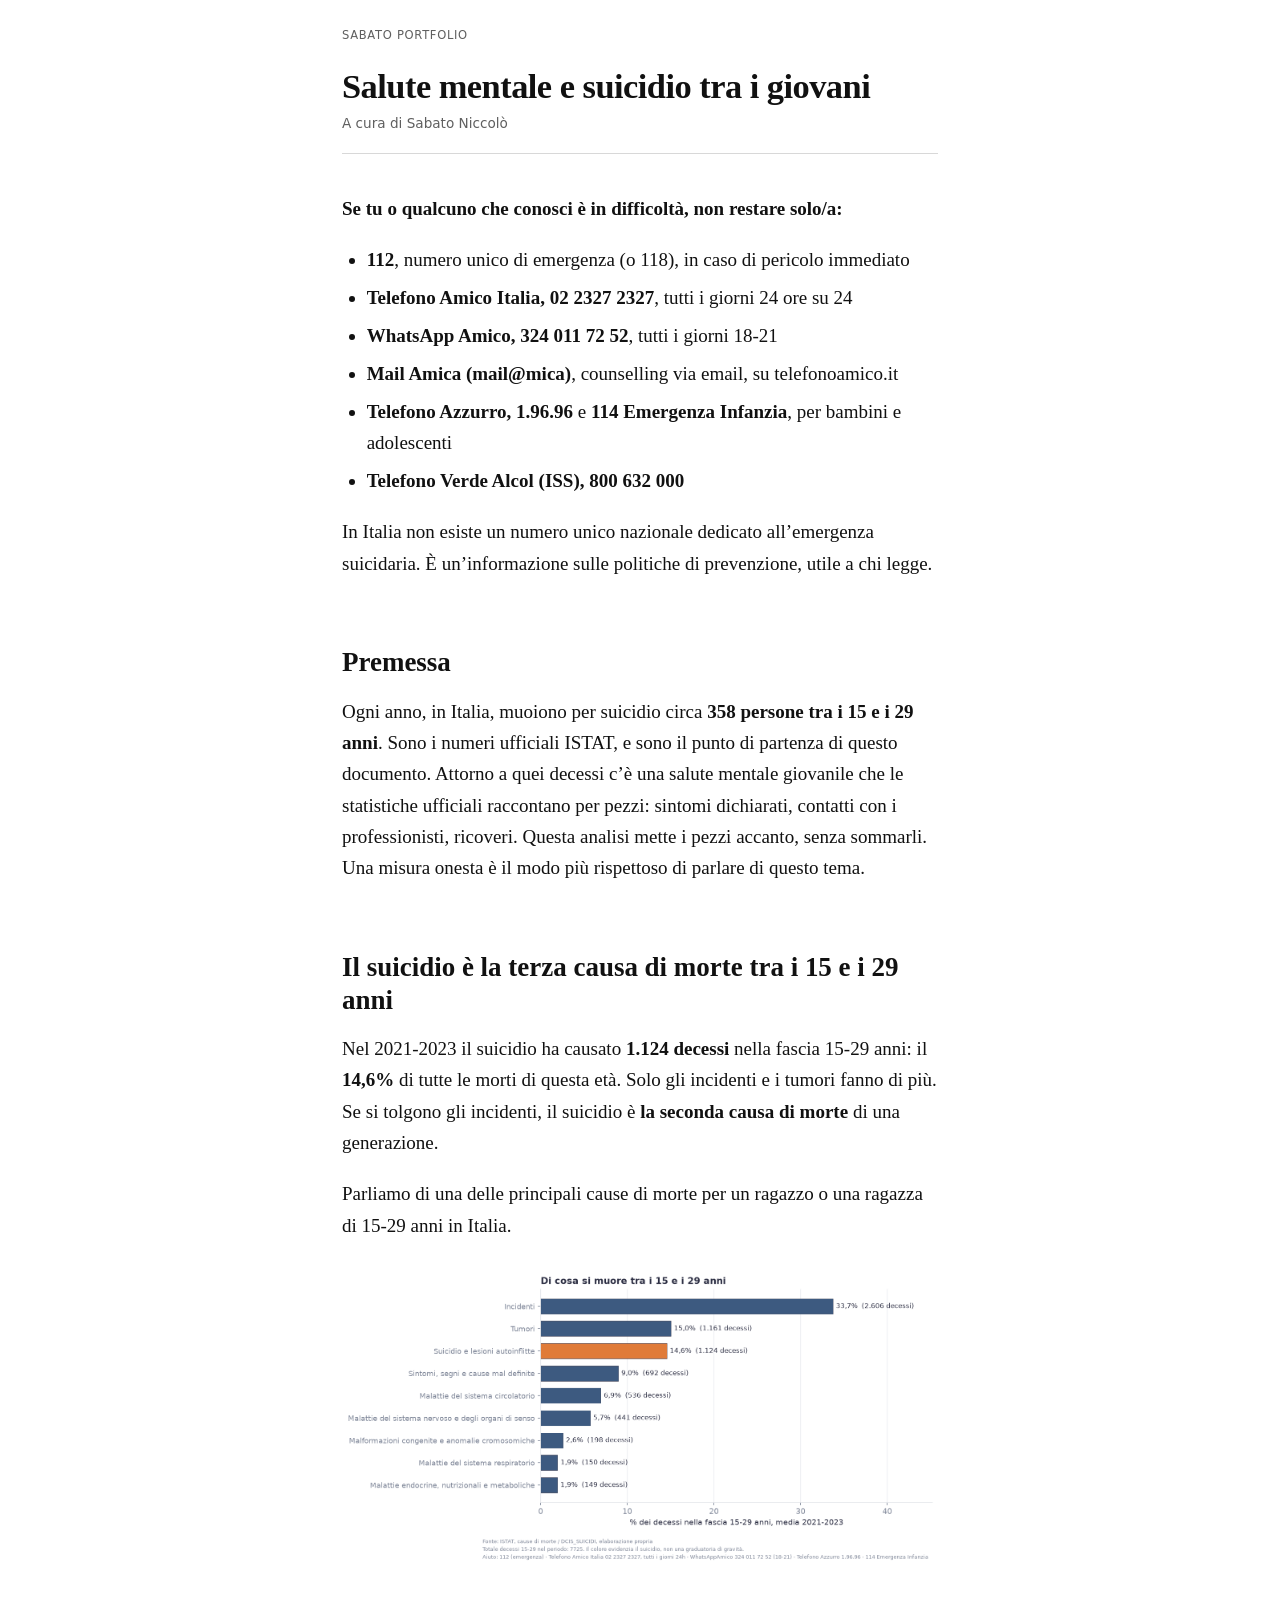
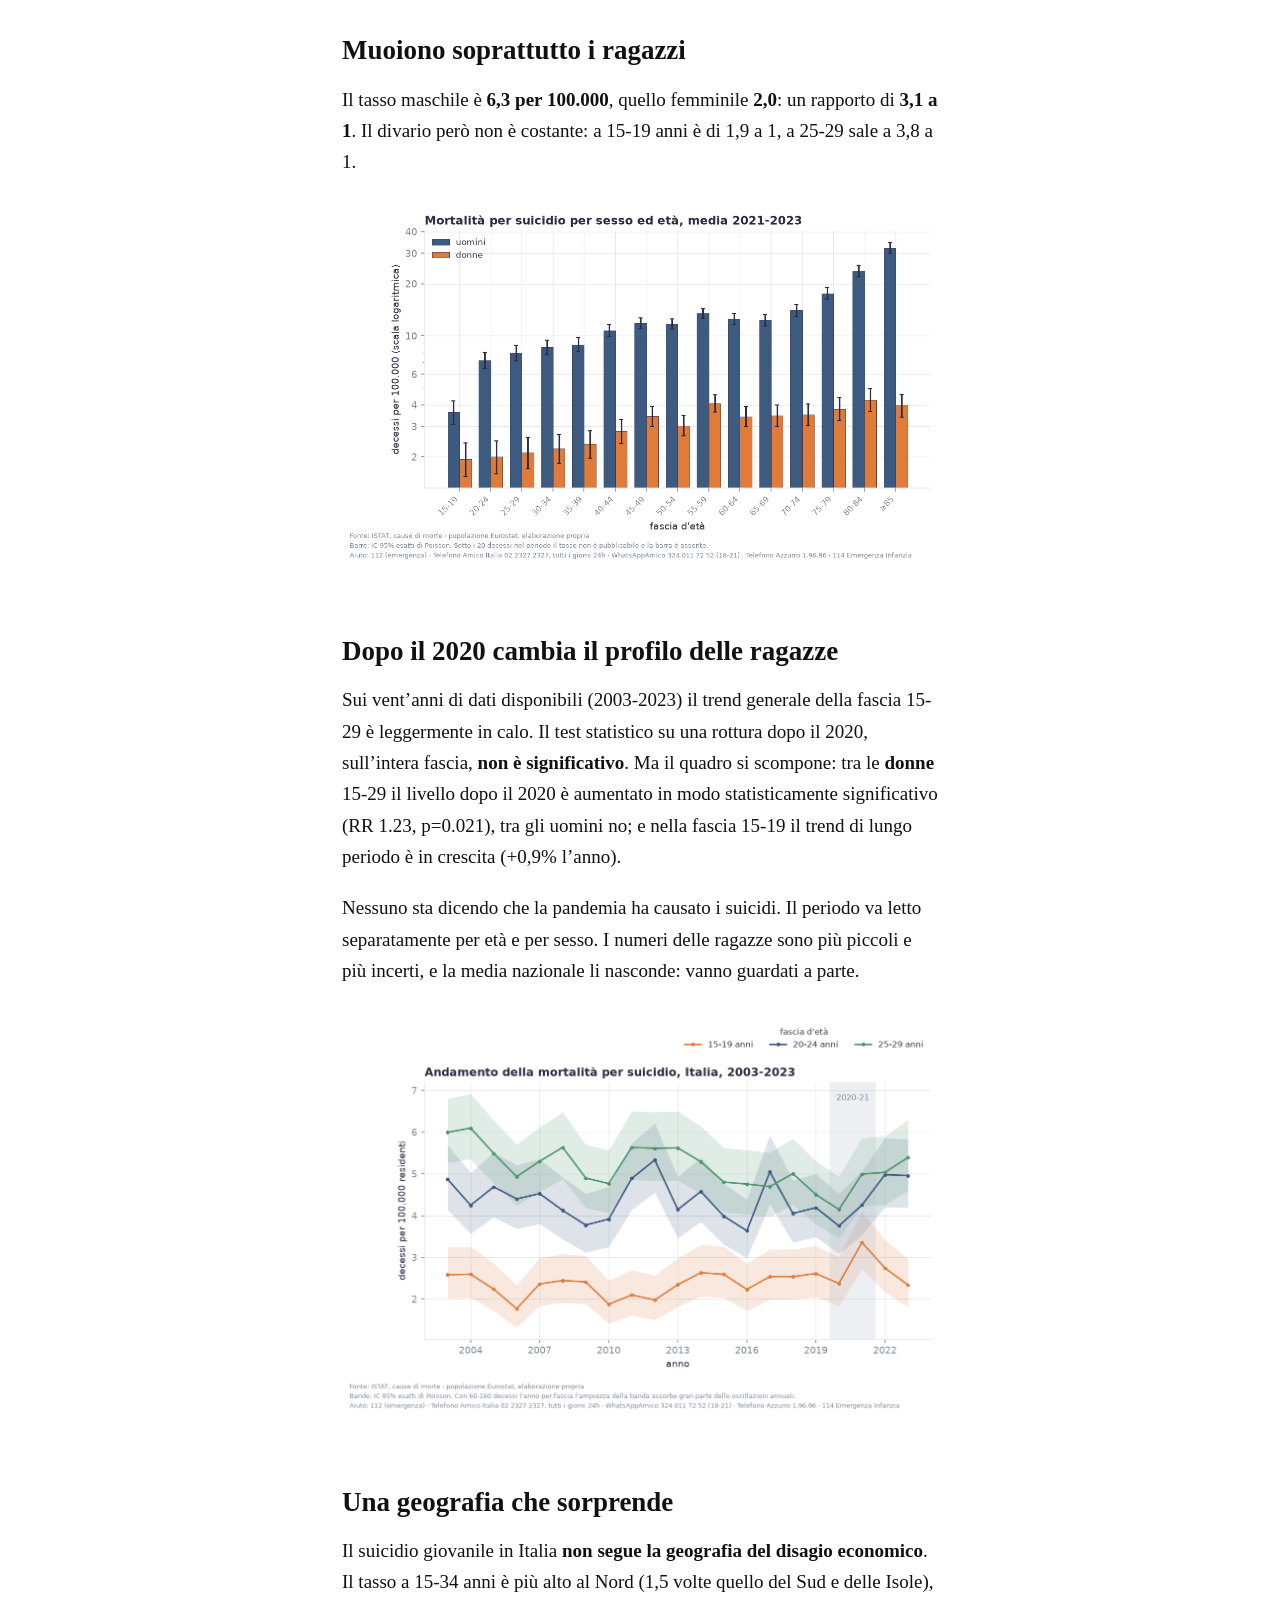
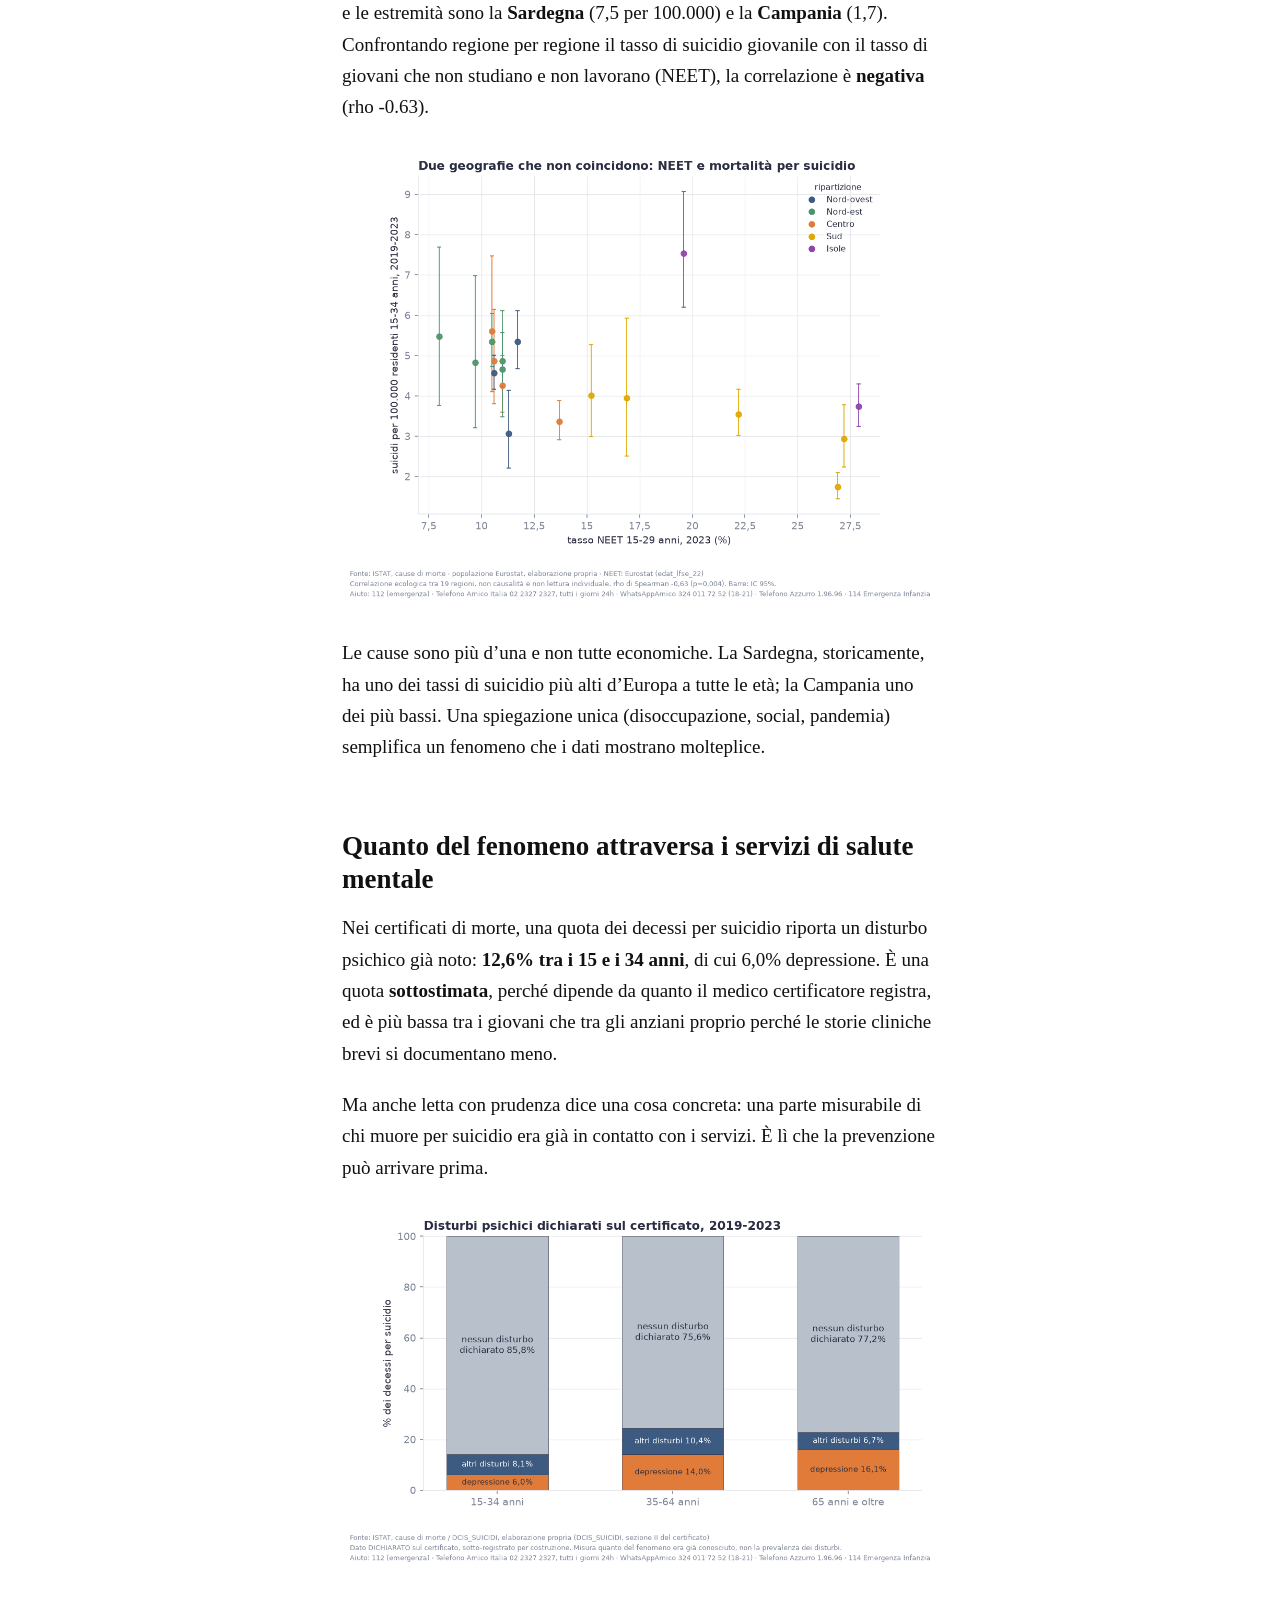
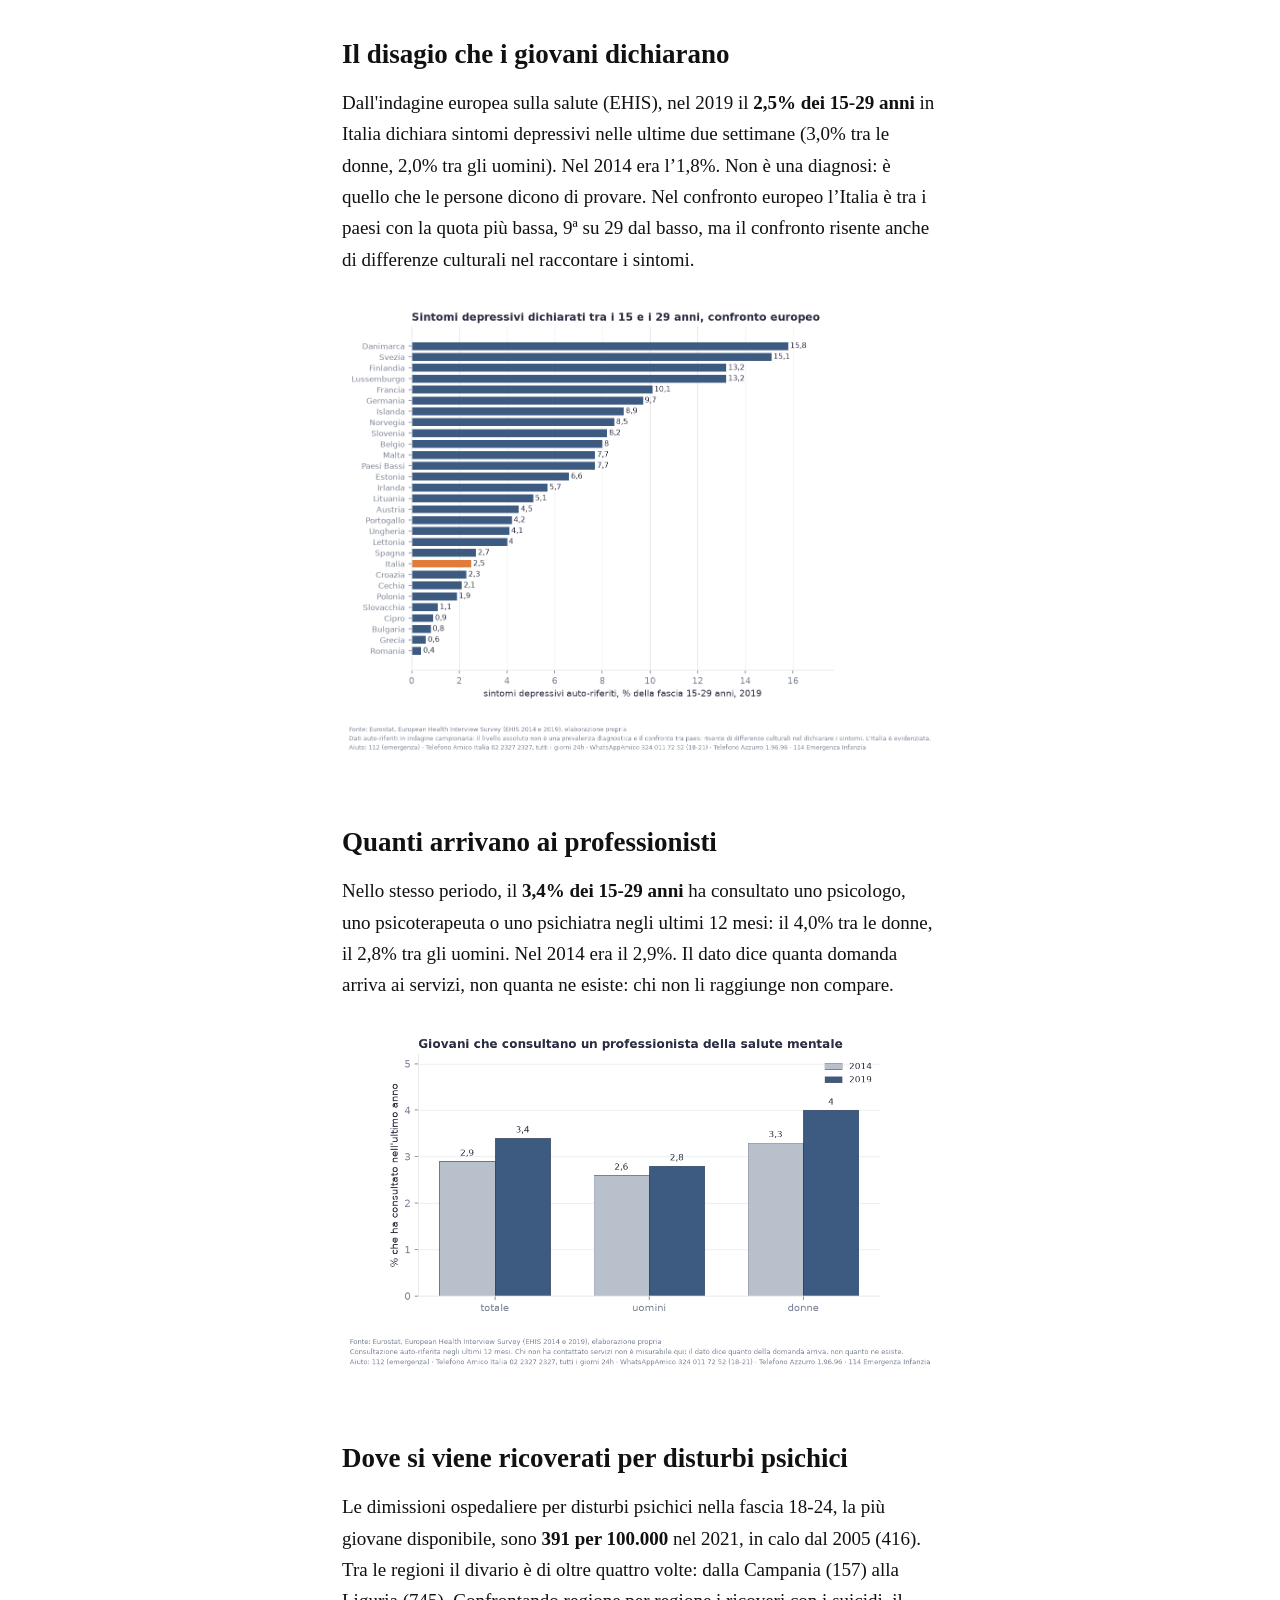
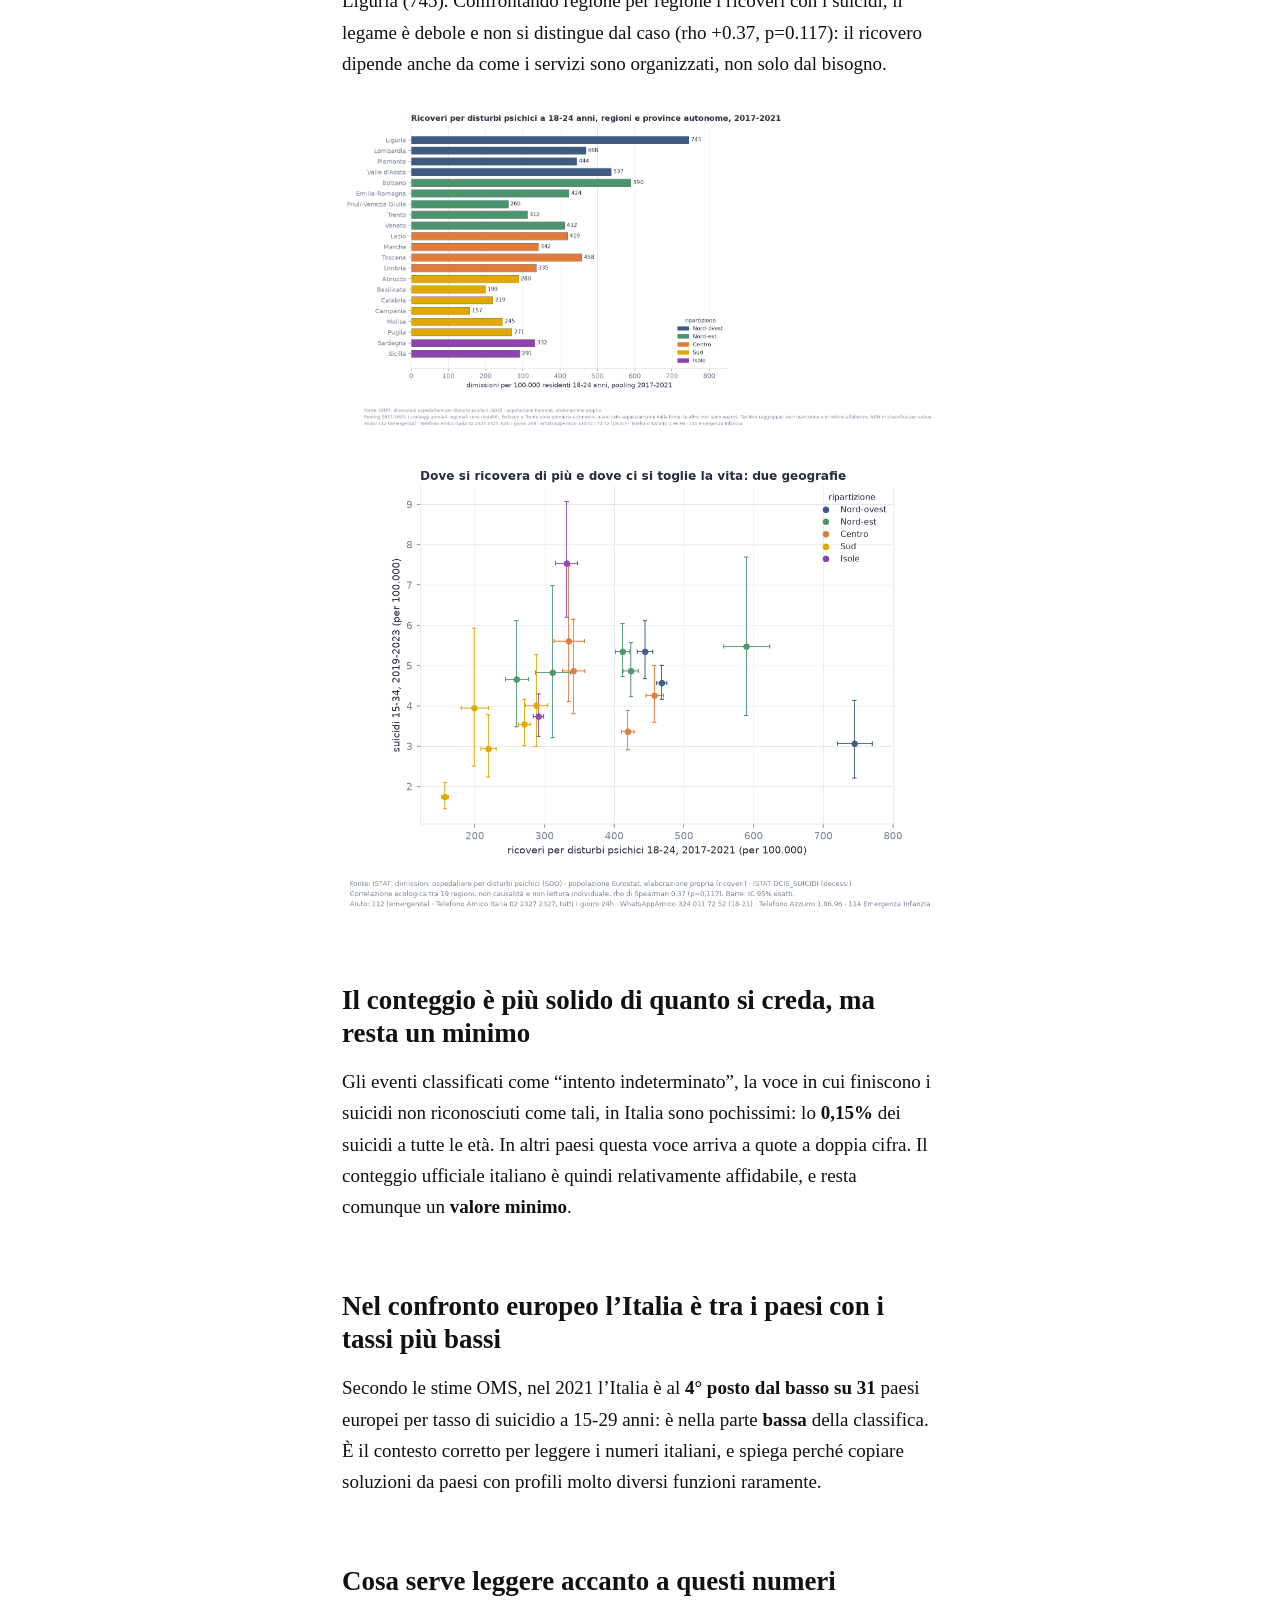
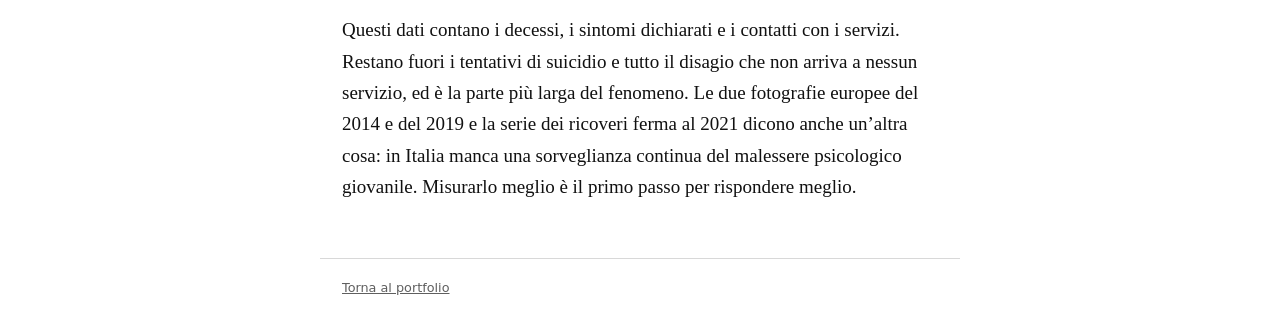
==== analisi/suicidio-giovanile/index.html @ 522bad1e "analisi hostate sul sito" ====
<!DOCTYPE html>
<html lang="it">
<head>
<meta charset="utf-8">
<meta name="viewport" content="width=device-width, initial-scale=1">
<title>Salute mentale e suicidio tra i giovani · Sabato Portfolio</title>
<link rel="stylesheet" href="/analisi/analisi.css">
</head>
<body>
<header>
  <nav class="barra"><a href="/">Sabato Portfolio</a></nav>
  <h1>Salute mentale e suicidio tra i giovani</h1>
  <p class="autore">A cura di Sabato Niccolò</p>
</header>
<main>
<p><strong>Se tu o qualcuno che conosci è in difficoltà, non restare solo/a:</strong></p>
<ul>
<li><strong>112</strong>, numero unico di emergenza (o 118), in caso di pericolo immediato</li>
<li><strong>Telefono Amico Italia, 02 2327 2327</strong>, tutti i giorni 24 ore su 24</li>
<li><strong>WhatsApp Amico, 324 011 72 52</strong>, tutti i giorni 18-21</li>
<li><strong>Mail Amica (mail@mica)</strong>, counselling via email, su telefonoamico.it</li>
<li><strong>Telefono Azzurro, 1.96.96</strong> e <strong>114 Emergenza Infanzia</strong>, per bambini e adolescenti</li>
<li><strong>Telefono Verde Alcol (ISS), 800 632 000</strong></li>
</ul>
<p>In Italia non esiste un numero unico nazionale dedicato all’emergenza suicidaria. È un’informazione sulle politiche di prevenzione, utile a chi legge.</p>
<h2 id="premessa">Premessa</h2>
<p>Ogni anno, in Italia, muoiono per suicidio circa <strong>358 persone tra i 15 e i 29 anni</strong>. Sono i numeri ufficiali ISTAT, e sono il punto di partenza di questo documento. Attorno a quei decessi c’è una salute mentale giovanile che le statistiche ufficiali raccontano per pezzi: sintomi dichiarati, contatti con i professionisti, ricoveri. Questa analisi mette i pezzi accanto, senza sommarli. Una misura onesta è il modo più rispettoso di parlare di questo tema.</p>
<h2 id="il-suicidio-è-la-terza-causa-di-morte-tra-i-15-e-i-29-anni">Il suicidio è la terza causa di morte tra i 15 e i 29 anni</h2>
<p>Nel 2021-2023 il suicidio ha causato <strong>1.124 decessi</strong> nella fascia 15-29 anni: il <strong>14,6%</strong> di tutte le morti di questa età. Solo gli incidenti e i tumori fanno di più. Se si tolgono gli incidenti, il suicidio è <strong>la seconda causa di morte</strong> di una generazione.</p>
<p>Parliamo di una delle principali cause di morte per un ragazzo o una ragazza di 15-29 anni in Italia.</p>
<p><img src="figures/image3.png" alt="Di cosa si muore tra i 15 e i 29 anni" width="1486" height="737" loading="lazy" decoding="async"></p>
<h2 id="muoiono-soprattutto-i-ragazzi">Muoiono soprattutto i ragazzi</h2>
<p>Il tasso maschile è <strong>6,3 per 100.000</strong>, quello femminile <strong>2,0</strong>: un rapporto di <strong>3,1 a 1</strong>. Il divario però non è costante: a 15-19 anni è di 1,9 a 1, a 25-29 sale a 3,8 a 1.</p>
<p><img src="figures/image1.png" alt="Andamento per sesso ed età" width="1178" height="711" loading="lazy" decoding="async"></p>
<h2 id="dopo-il-2020-cambia-il-profilo-delle-ragazze">Dopo il 2020 cambia il profilo delle ragazze</h2>
<p>Sui vent’anni di dati disponibili (2003-2023) il trend generale della fascia 15-29 è leggermente in calo. Il test statistico su una rottura dopo il 2020, sull’intera fascia, <strong>non è significativo</strong>. Ma il quadro si scompone: tra le <strong>donne</strong> 15-29 il livello dopo il 2020 è aumentato in modo statisticamente significativo (RR 1.23, p=0.021), tra gli uomini no; e nella fascia 15-19 il trend di lungo periodo è in crescita (+0,9% l’anno).</p>
<p>Nessuno sta dicendo che la pandemia ha causato i suicidi. Il periodo va letto separatamente per età e per sesso. I numeri delle ragazze sono più piccoli e più incerti, e la media nazionale li nasconde: vanno guardati a parte.</p>
<p><img src="figures/image5.png" alt="Andamento 2003-2023" width="1204" height="811" loading="lazy" decoding="async"></p>
<h2 id="una-geografia-che-sorprende">Una geografia che sorprende</h2>
<p>Il suicidio giovanile in Italia <strong>non segue la geografia del disagio economico</strong>. Il tasso a 15-34 anni è più alto al Nord (1,5 volte quello del Sud e delle Isole), e le estremità sono la <strong>Sardegna</strong> (7,5 per 100.000) e la <strong>Campania</strong> (1,7). Confrontando regione per regione il tasso di suicidio giovanile con il tasso di giovani che non studiano e non lavorano (NEET), la correlazione è <strong>negativa</strong> (rho -0.63).</p>
<p><img src="figures/image7.png" alt="Due geografie opposte" width="1141" height="869" loading="lazy" decoding="async"></p>
<p>Le cause sono più d’una e non tutte economiche. La Sardegna, storicamente, ha uno dei tassi di suicidio più alti d’Europa a tutte le età; la Campania uno dei più bassi. Una spiegazione unica (disoccupazione, social, pandemia) semplifica un fenomeno che i dati mostrano molteplice.</p>
<h2 id="quanto-del-fenomeno-attraversa-i-servizi-di-salute-mentale">Quanto del fenomeno attraversa i servizi di salute mentale</h2>
<p>Nei certificati di morte, una quota dei decessi per suicidio riporta un disturbo psichico già noto: <strong>12,6% tra i 15 e i 34 anni</strong>, di cui 6,0% depressione. È una quota <strong>sottostimata</strong>, perché dipende da quanto il medico certificatore registra, ed è più bassa tra i giovani che tra gli anziani proprio perché le storie cliniche brevi si documentano meno.</p>
<p>Ma anche letta con prudenza dice una cosa concreta: una parte misurabile di chi muore per suicidio era già in contatto con i servizi. È lì che la prevenzione può arrivare prima.</p>
<p><img src="figures/image2.png" alt="Comorbilità dichiarata" width="1141" height="684" loading="lazy" decoding="async"></p>
<h2 id="il-disagio-che-i-giovani-dichiarano">Il disagio che i giovani dichiarano</h2>
<p>Dall'indagine europea sulla salute (EHIS), nel 2019 il <strong>2,5% dei 15-29 anni</strong> in Italia dichiara sintomi depressivi nelle ultime due settimane (3,0% tra le donne, 2,0% tra gli uomini). Nel 2014 era l’1,8%. Non è una diagnosi: è quello che le persone dicono di provare. Nel confronto europeo l’Italia è tra i paesi con la quota più bassa, 9ª su 29 dal basso, ma il confronto risente anche di differenze culturali nel raccontare i sintomi.</p>
<p><img src="figures/image9.png" alt="Sintomi depressivi dichiarati" width="1281" height="974" loading="lazy" decoding="async"></p>
<h2 id="quanti-arrivano-ai-professionisti">Quanti arrivano ai professionisti</h2>
<p>Nello stesso periodo, il <strong>3,4% dei 15-29 anni</strong> ha consultato uno psicologo, uno psicoterapeuta o uno psichiatra negli ultimi 12 mesi: il 4,0% tra le donne, il 2,8% tra gli uomini. Nel 2014 era il 2,9%. Il dato dice quanta domanda arriva ai servizi, non quanta ne esiste: chi non li raggiunge non compare.</p>
<p><img src="figures/image6.png" alt="Contatto con i servizi" width="1141" height="658" loading="lazy" decoding="async"></p>
<h2 id="dove-si-viene-ricoverati-per-disturbi-psichici">Dove si viene ricoverati per disturbi psichici</h2>
<p>Le dimissioni ospedaliere per disturbi psichici nella fascia 18-24, la più giovane disponibile, sono <strong>391 per 100.000</strong> nel 2021, in calo dal 2005 (416). Tra le regioni il divario è di oltre quattro volte: dalla Campania (157) alla Liguria (745). Confrontando regione per regione i ricoveri con i suicidi, il legame è debole e non si distingue dal caso (rho +0.37, p=0.117): il ricovero dipende anche da come i servizi sono organizzati, non solo dal bisogno.</p>
<p><img src="figures/image8.png" alt="Ricoveri per regione" width="1751" height="948" loading="lazy" decoding="async"></p>
<p><img src="figures/image4.png" alt="Ricoveri e suicidi" width="1141" height="869" loading="lazy" decoding="async"></p>
<h2 id="il-conteggio-è-più-solido-di-quanto-si-creda-ma-resta-un-minimo">Il conteggio è più solido di quanto si creda, ma resta un minimo</h2>
<p>Gli eventi classificati come “intento indeterminato”, la voce in cui finiscono i suicidi non riconosciuti come tali, in Italia sono pochissimi: lo <strong>0,15%</strong> dei suicidi a tutte le età. In altri paesi questa voce arriva a quote a doppia cifra. Il conteggio ufficiale italiano è quindi relativamente affidabile, e resta comunque un <strong>valore minimo</strong>.</p>
<h2 id="nel-confronto-europeo-litalia-è-tra-i-paesi-con-i-tassi-più-bassi">Nel confronto europeo l’Italia è tra i paesi con i tassi più bassi</h2>
<p>Secondo le stime OMS, nel 2021 l’Italia è al <strong>4° posto dal basso su 31</strong> paesi europei per tasso di suicidio a 15-29 anni: è nella parte <strong>bassa</strong> della classifica. È il contesto corretto per leggere i numeri italiani, e spiega perché copiare soluzioni da paesi con profili molto diversi funzioni raramente.</p>
<h2 id="cosa-serve-leggere-accanto-a-questi-numeri">Cosa serve leggere accanto a questi numeri</h2>
<p>Questi dati contano i decessi, i sintomi dichiarati e i contatti con i servizi. Restano fuori i tentativi di suicidio e tutto il disagio che non arriva a nessun servizio, ed è la parte più larga del fenomeno. Le due fotografie europee del 2014 e del 2019 e la serie dei ricoveri ferma al 2021 dicono anche un’altra cosa: in Italia manca una sorveglianza continua del malessere psicologico giovanile. Misurarlo meglio è il primo passo per rispondere meglio.</p>
</main>
<footer><a href="/">Torna al portfolio</a></footer>
</body>
</html>
---- analisi/analisi.css ----
/* Stile delle pagine di lettura delle analisi, fuori dal guscio Game Boy:
   un foglio sobrio, in bianco e nero, pensato per leggere testi lunghi.
   Lo caricano tutte le pagine sotto /analisi/ (vedi genera_analisi.py). */

:root {
  --testo: #111;
  --tenue: #5f5f5f;
  --filo: #d8d8d8;
  --carta: #fff;
  --misura: 40rem;
}

* { box-sizing: border-box; }

html { -webkit-text-size-adjust: 100%; }

body {
  margin: 0;
  background: var(--carta);
  color: var(--testo);
  font: 400 19px/1.65 Georgia, "Iowan Old Style", "Times New Roman", Times, serif;
}

header, main, footer {
  max-width: var(--misura);
  margin-inline: auto;
  padding-inline: 22px;
}

/* Testata */

.barra {
  padding-top: 26px;
  font-family: ui-sans-serif, system-ui, -apple-system, "Segoe UI", Roboto, Arial, sans-serif;
  font-size: 0.72rem;
  letter-spacing: 0.06em;
  text-transform: uppercase;
}

.barra a { color: var(--tenue); text-decoration: none; }
.barra a:hover { color: var(--testo); }

h1 {
  margin: 1.4rem 0 0.35rem;
  font-size: 2.15rem;
  line-height: 1.12;
  letter-spacing: -0.015em;
}

.autore {
  margin: 0 0 2.4rem;
  padding-bottom: 1.2rem;
  border-bottom: 1px solid var(--filo);
  color: var(--tenue);
  font-family: ui-sans-serif, system-ui, -apple-system, "Segoe UI", Roboto, Arial, sans-serif;
  font-size: 0.85rem;
}

/* Testo */

main h2 {
  margin: 2.5em 0 0.6em;
  font-size: 1.42em;
  line-height: 1.22;
}

main h3 {
  margin: 2em 0 0.45em;
  font-size: 1.13em;
  line-height: 1.3;
}

main p { margin: 0 0 1.05em; }

main a {
  color: inherit;
  text-decoration: underline;
  text-decoration-thickness: 1px;
  text-underline-offset: 2px;
  overflow-wrap: anywhere;
}

main ul, main ol { margin: 0 0 1.05em; padding-left: 1.3em; }
main li { margin: 0.35em 0; }

main img {
  display: block;
  max-width: 100%;
  height: auto;
  margin: 1.9rem auto;
}

/* Tabelle: sugli schermi stretti scorrono da sole invece di sforare */

.tabella { margin: 1.6rem 0; overflow-x: auto; }

.tabella table { border-collapse: collapse; width: 100%; font-size: 0.9em; }

.tabella th, .tabella td {
  padding: 0.5em 0.65em;
  border-bottom: 1px solid var(--filo);
  vertical-align: top;
  text-align: left;
}

.tabella thead th { border-bottom: 1px solid var(--testo); }

/* Piede */

footer {
  margin-top: 3.5rem;
  padding-top: 1.1rem;
  padding-bottom: 2.4rem;
  border-top: 1px solid var(--filo);
  color: var(--tenue);
  font-family: ui-sans-serif, system-ui, -apple-system, "Segoe UI", Roboto, Arial, sans-serif;
  font-size: 0.8rem;
}

footer a { color: inherit; }

/* Schermi stretti */

@media (max-width: 540px) {
  body { font-size: 17.5px; }
  h1 { font-size: 1.7rem; }
  main h2 { font-size: 1.28em; }
}

/* Stampa */

@media print {
  .barra, footer { display: none; }
  body { font-size: 11pt; }
  main img { break-inside: avoid; }
}
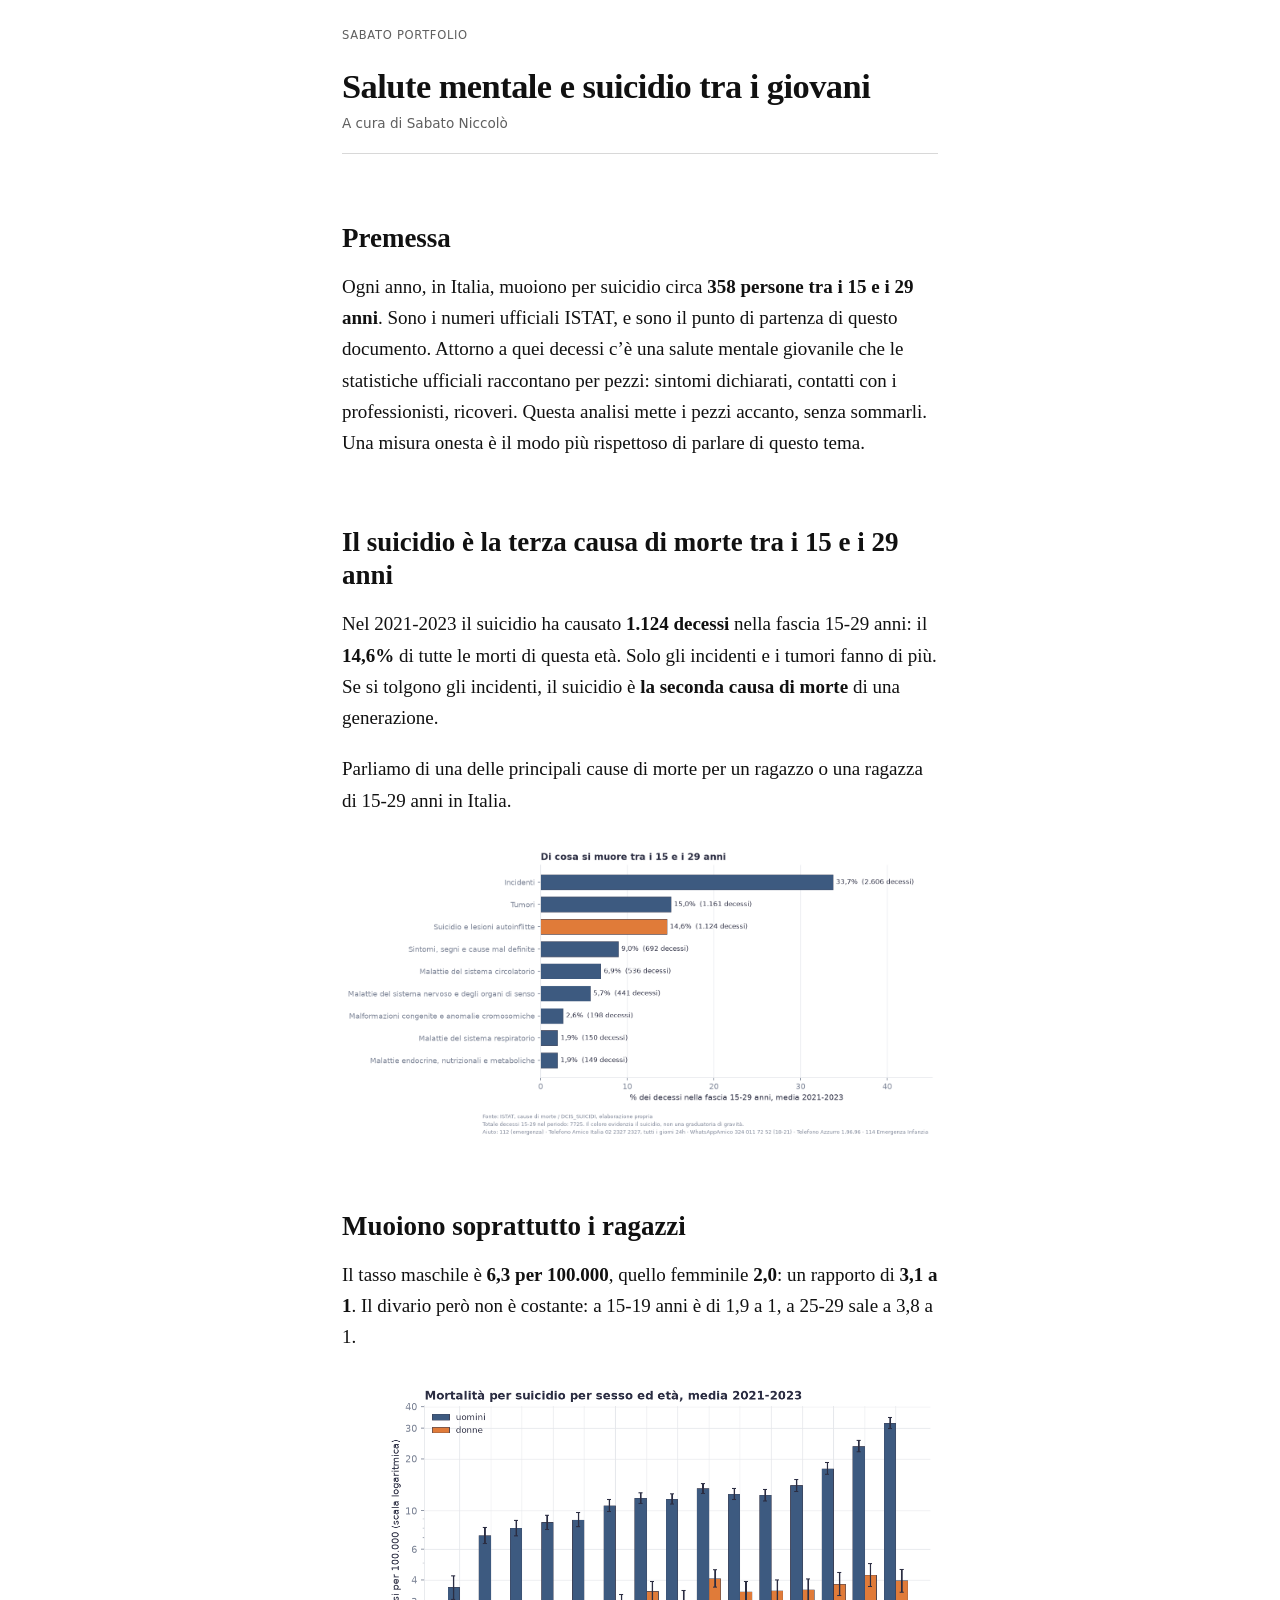
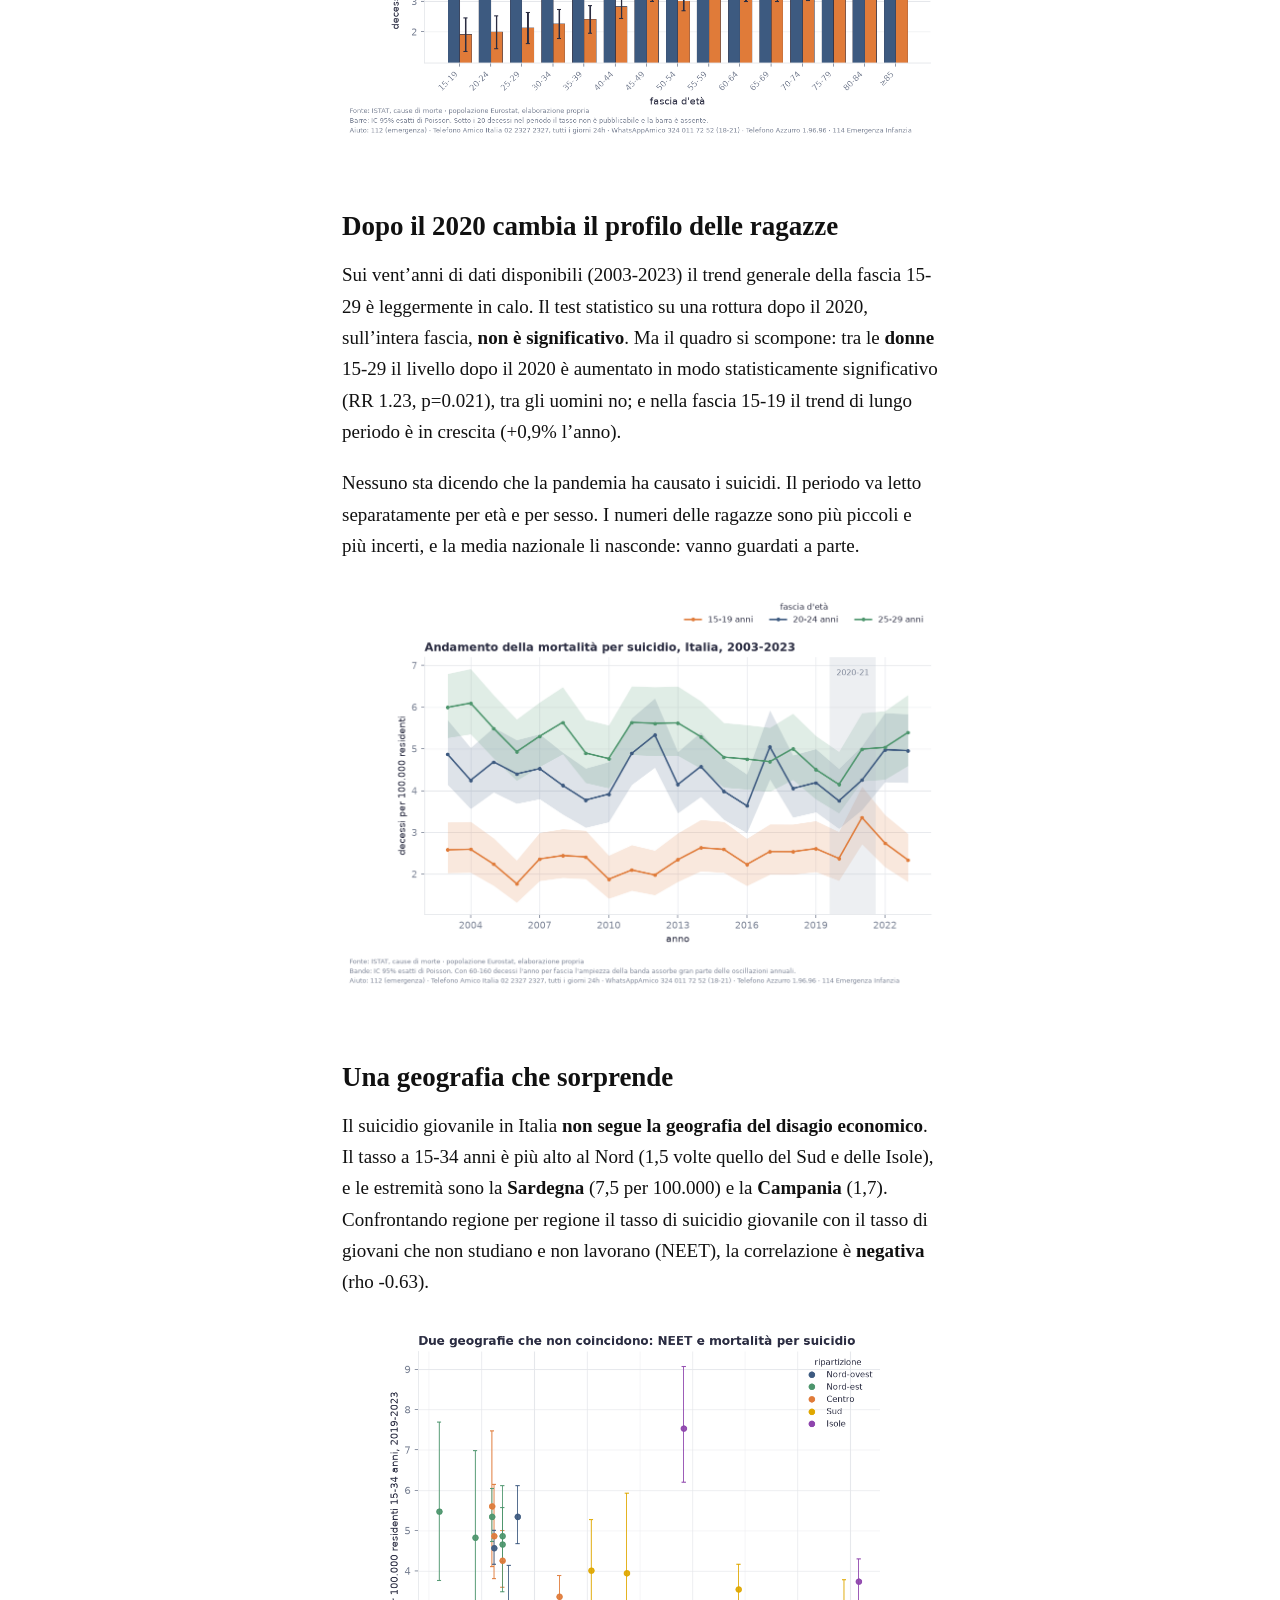
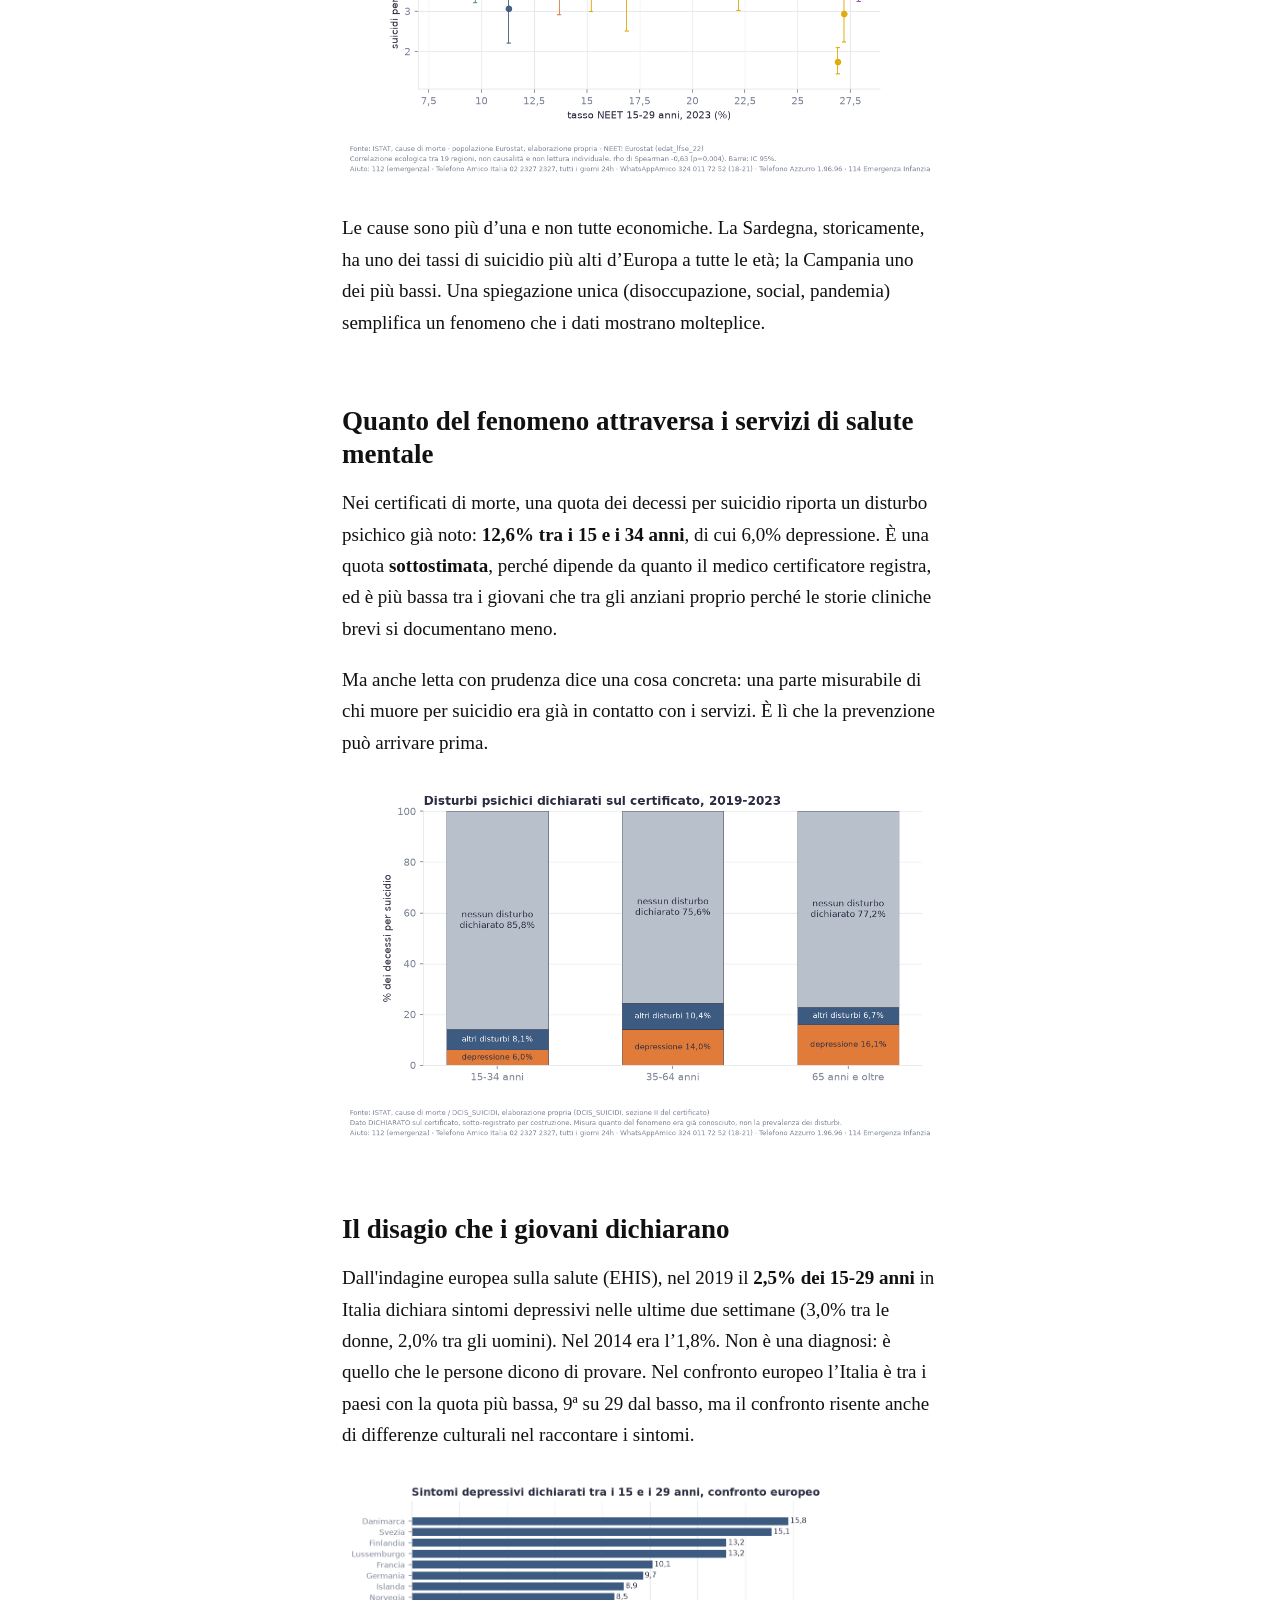
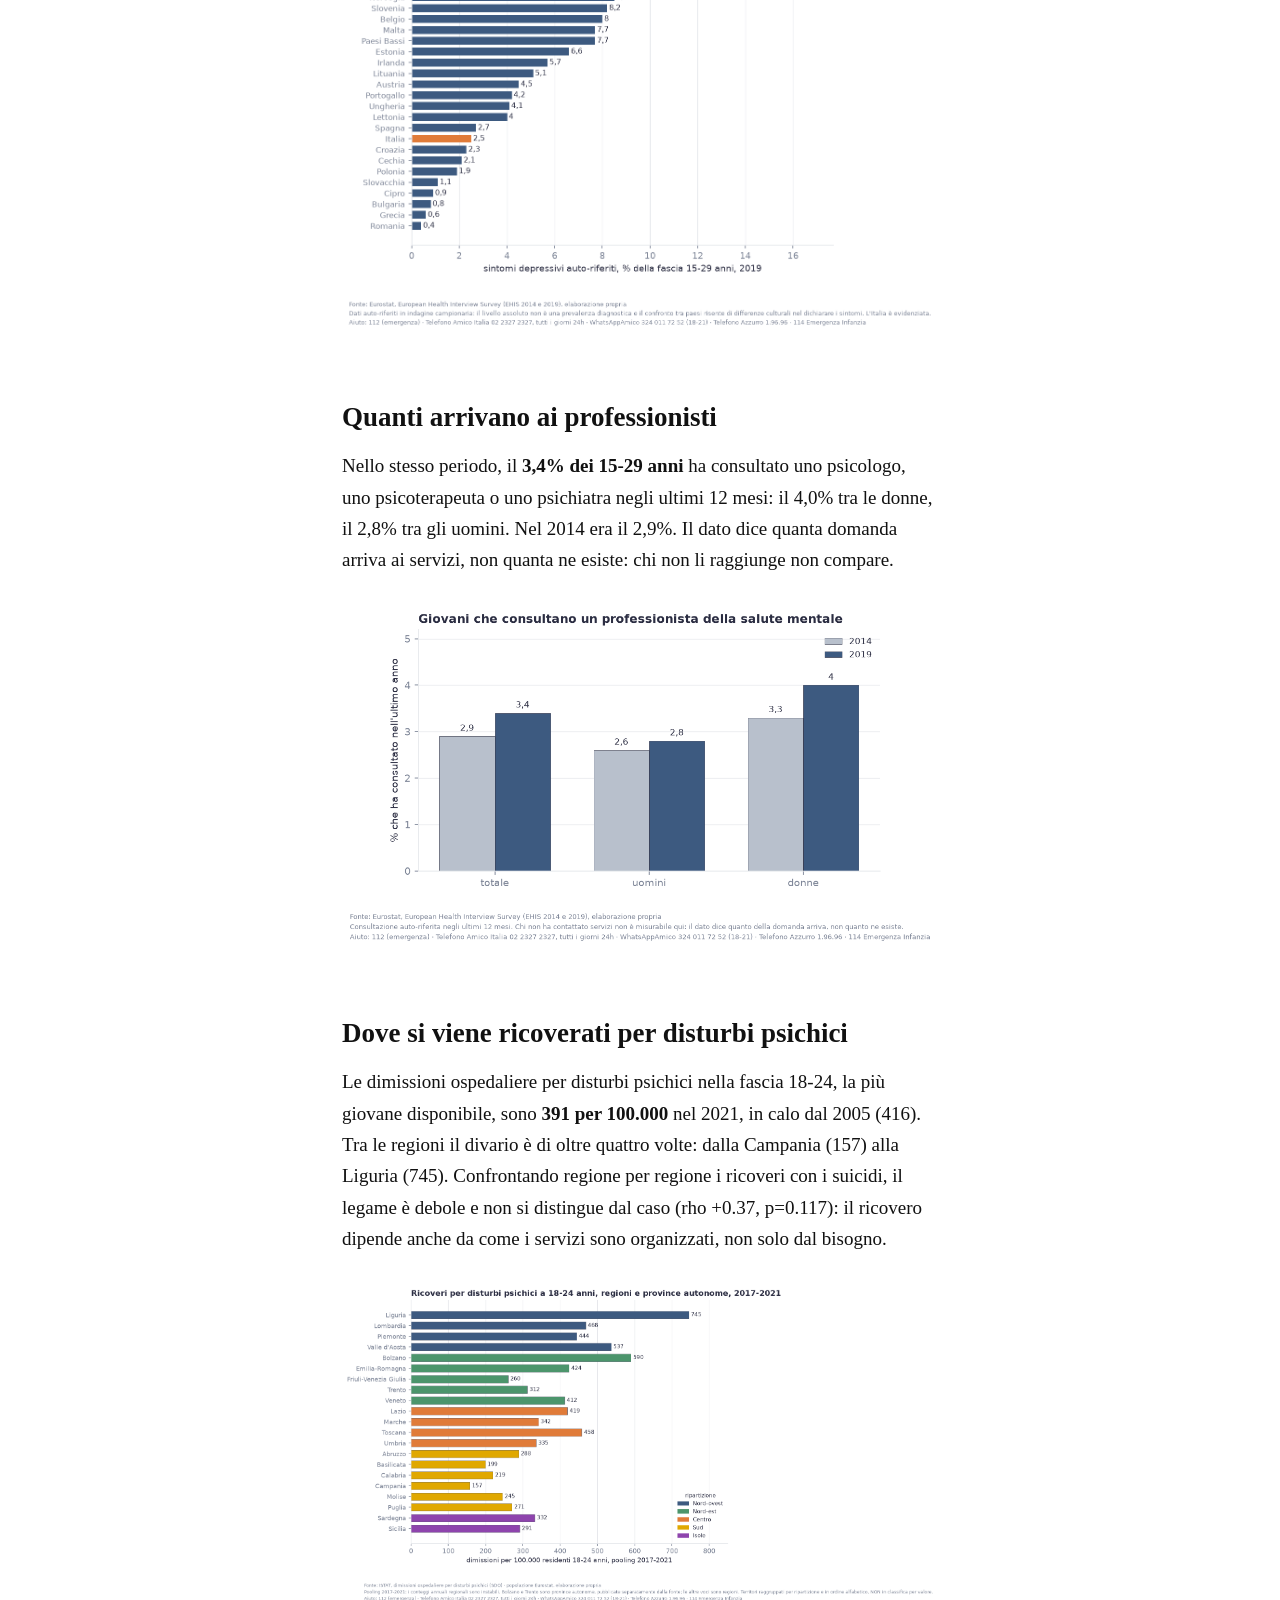
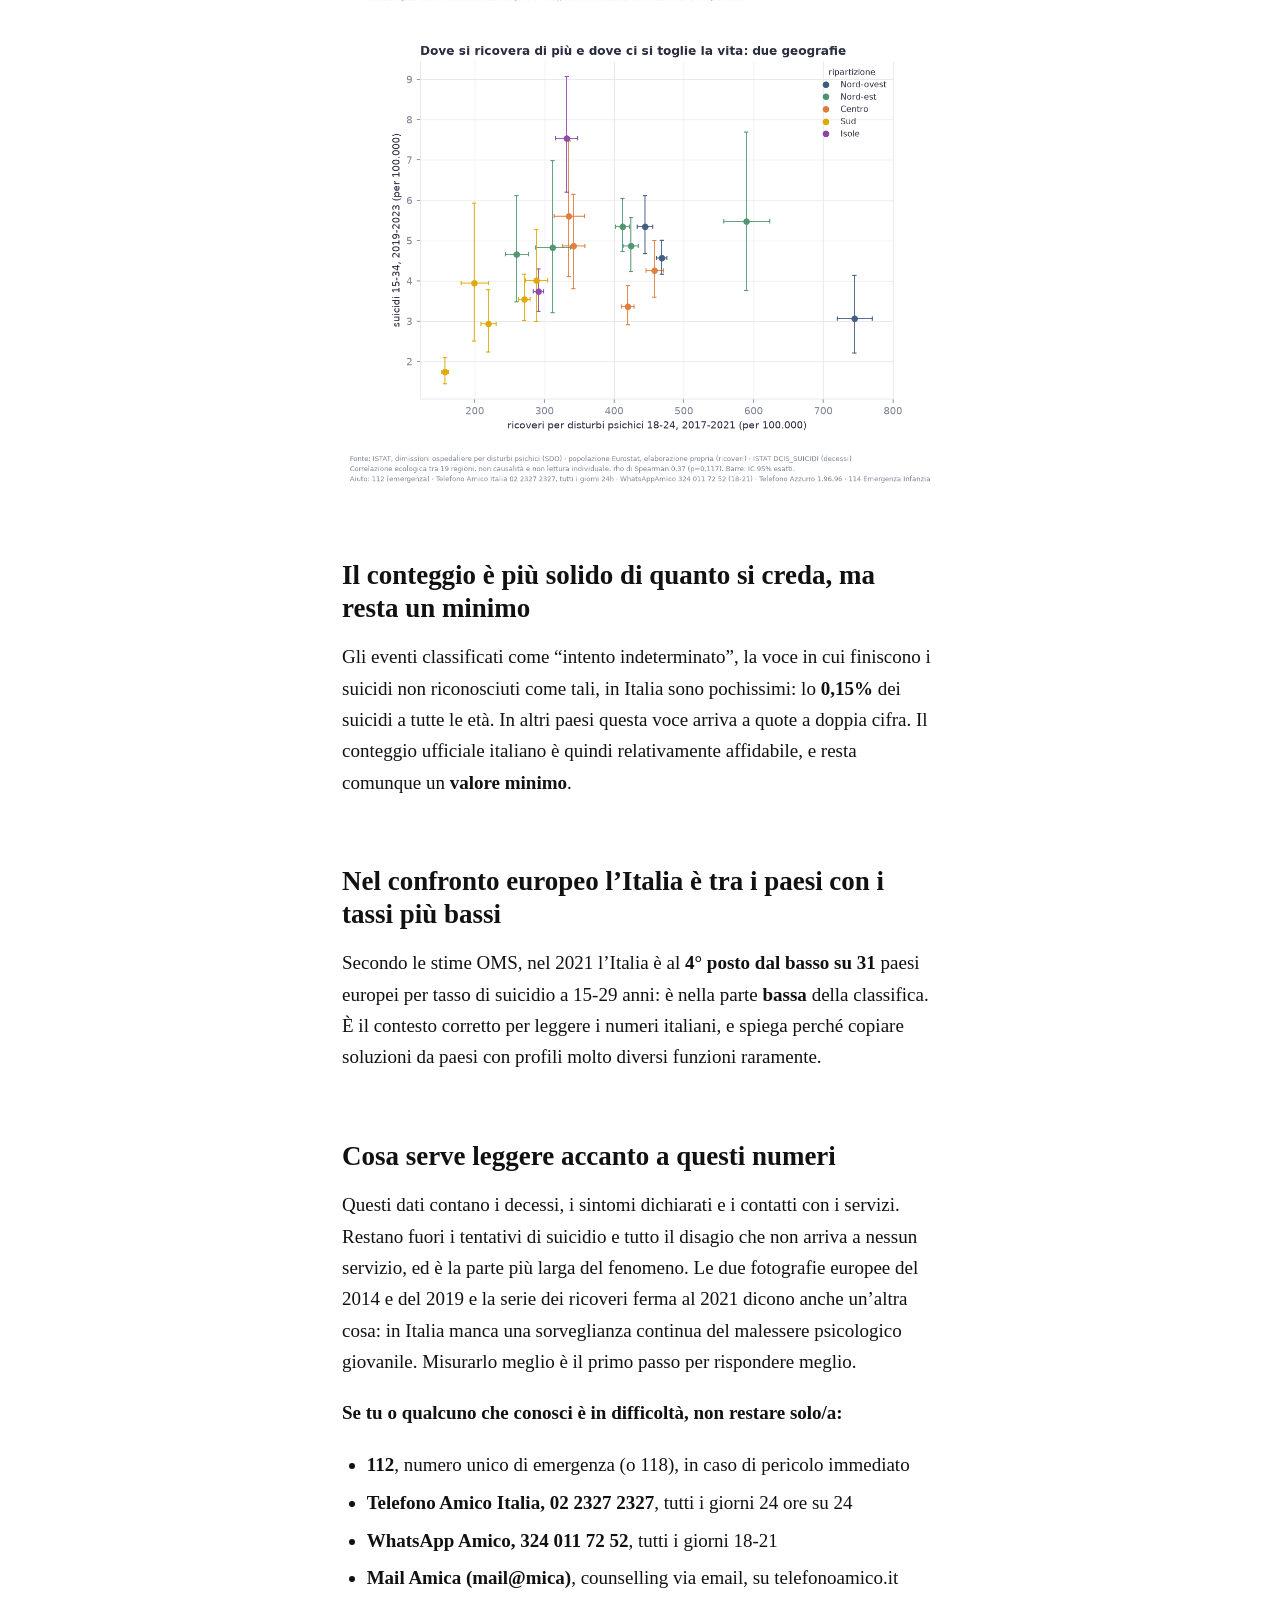
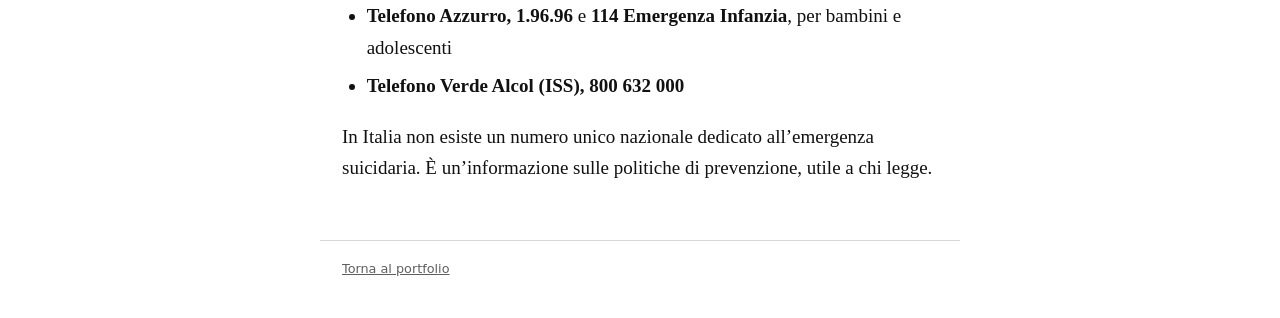
==== commit a5eaa260: "modifiche ad analisi" ====
--- a/analisi/suicidio-giovanile/index.html
+++ b/analisi/suicidio-giovanile/index.html
@@ -13,16 +13,6 @@
   <p class="autore">A cura di Sabato Niccolò</p>
 </header>
 <main>
-<p><strong>Se tu o qualcuno che conosci è in difficoltà, non restare solo/a:</strong></p>
-<ul>
-<li><strong>112</strong>, numero unico di emergenza (o 118), in caso di pericolo immediato</li>
-<li><strong>Telefono Amico Italia, 02 2327 2327</strong>, tutti i giorni 24 ore su 24</li>
-<li><strong>WhatsApp Amico, 324 011 72 52</strong>, tutti i giorni 18-21</li>
-<li><strong>Mail Amica (mail@mica)</strong>, counselling via email, su telefonoamico.it</li>
-<li><strong>Telefono Azzurro, 1.96.96</strong> e <strong>114 Emergenza Infanzia</strong>, per bambini e adolescenti</li>
-<li><strong>Telefono Verde Alcol (ISS), 800 632 000</strong></li>
-</ul>
-<p>In Italia non esiste un numero unico nazionale dedicato all’emergenza suicidaria. È un’informazione sulle politiche di prevenzione, utile a chi legge.</p>
 <h2 id="premessa">Premessa</h2>
 <p>Ogni anno, in Italia, muoiono per suicidio circa <strong>358 persone tra i 15 e i 29 anni</strong>. Sono i numeri ufficiali ISTAT, e sono il punto di partenza di questo documento. Attorno a quei decessi c’è una salute mentale giovanile che le statistiche ufficiali raccontano per pezzi: sintomi dichiarati, contatti con i professionisti, ricoveri. Questa analisi mette i pezzi accanto, senza sommarli. Una misura onesta è il modo più rispettoso di parlare di questo tema.</p>
 <h2 id="il-suicidio-è-la-terza-causa-di-morte-tra-i-15-e-i-29-anni">Il suicidio è la terza causa di morte tra i 15 e i 29 anni</h2>
@@ -60,6 +50,16 @@
 <p>Secondo le stime OMS, nel 2021 l’Italia è al <strong>4° posto dal basso su 31</strong> paesi europei per tasso di suicidio a 15-29 anni: è nella parte <strong>bassa</strong> della classifica. È il contesto corretto per leggere i numeri italiani, e spiega perché copiare soluzioni da paesi con profili molto diversi funzioni raramente.</p>
 <h2 id="cosa-serve-leggere-accanto-a-questi-numeri">Cosa serve leggere accanto a questi numeri</h2>
 <p>Questi dati contano i decessi, i sintomi dichiarati e i contatti con i servizi. Restano fuori i tentativi di suicidio e tutto il disagio che non arriva a nessun servizio, ed è la parte più larga del fenomeno. Le due fotografie europee del 2014 e del 2019 e la serie dei ricoveri ferma al 2021 dicono anche un’altra cosa: in Italia manca una sorveglianza continua del malessere psicologico giovanile. Misurarlo meglio è il primo passo per rispondere meglio.</p>
+<p><strong>Se tu o qualcuno che conosci è in difficoltà, non restare solo/a:</strong></p>
+<ul>
+<li><strong>112</strong>, numero unico di emergenza (o 118), in caso di pericolo immediato</li>
+<li><strong>Telefono Amico Italia, 02 2327 2327</strong>, tutti i giorni 24 ore su 24</li>
+<li><strong>WhatsApp Amico, 324 011 72 52</strong>, tutti i giorni 18-21</li>
+<li><strong>Mail Amica (mail@mica)</strong>, counselling via email, su telefonoamico.it</li>
+<li><strong>Telefono Azzurro, 1.96.96</strong> e <strong>114 Emergenza Infanzia</strong>, per bambini e adolescenti</li>
+<li><strong>Telefono Verde Alcol (ISS), 800 632 000</strong></li>
+</ul>
+<p>In Italia non esiste un numero unico nazionale dedicato all’emergenza suicidaria. È un’informazione sulle politiche di prevenzione, utile a chi legge.</p>
 </main>
 <footer><a href="/">Torna al portfolio</a></footer>
 </body>
